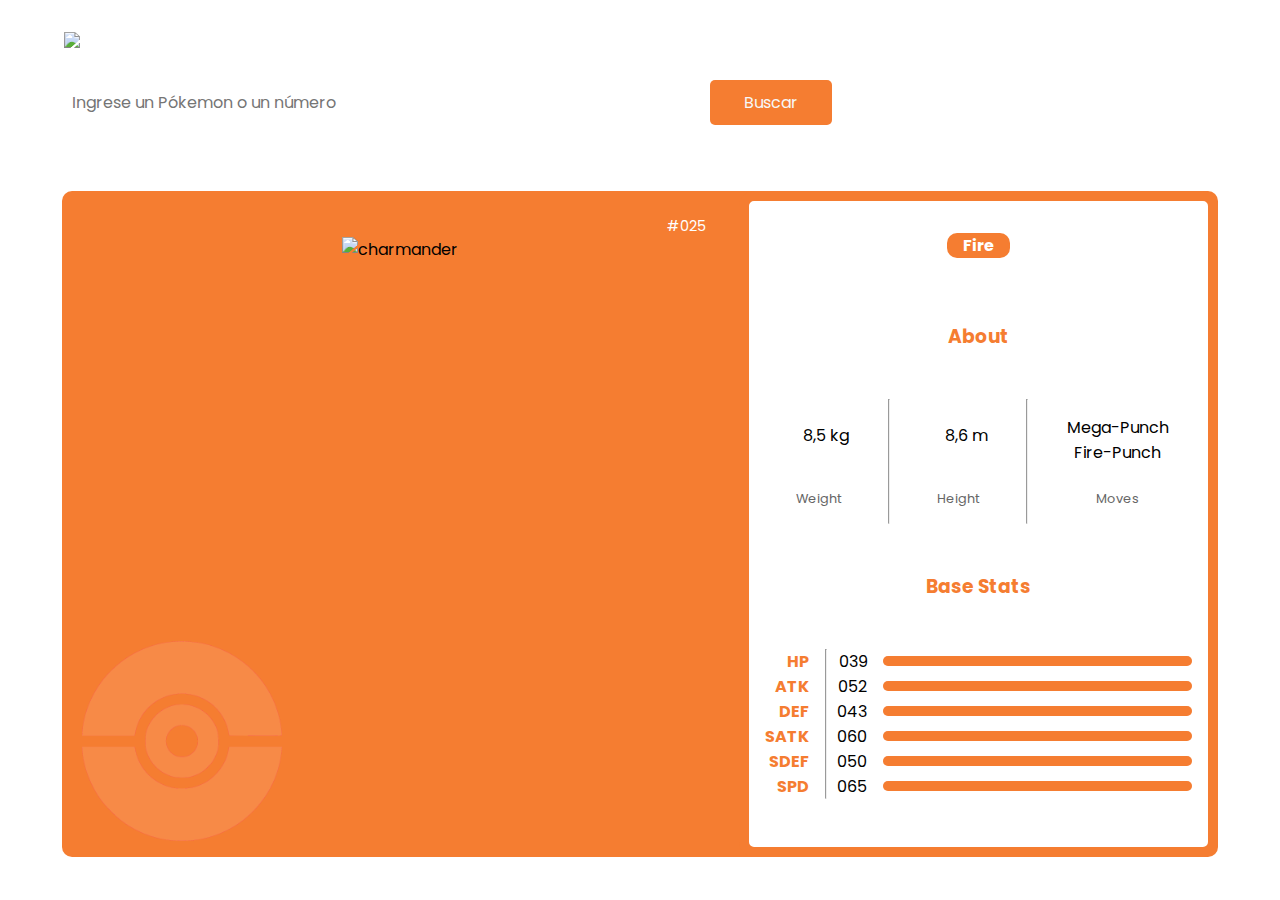
==== index.html @ 4605949c "Add files via upload" ====
<!DOCTYPE html>
<html lang="en">

<head>
    <meta charset="UTF-8">
    <meta http-equiv="X-UA-Compatible" content="IE=edge">
    <meta name="viewport" content="width=device-width, initial-scale=1.0">
    <link rel="preconnect" href="https://fonts.googleapis.com">
    <link rel="preconnect" href="https://fonts.gstatic.com" crossorigin>
    <link href="https://fonts.googleapis.com/css2?family=Poppins:wght@100;200;300;400;500;600;700;800;900&display=swap"
        rel="stylesheet">
    <link rel="stylesheet" href="./styles.css">
    <link rel="shortcut icon" href="./assets/favicon.ico" type="image/x-icon">
    <title>Pokedex</title>
</head>

<body id="body">
    <div class="container">
        <div class="header-container">
            <div class="header">
                <div class="logo">
                    <img class="logo-img1" src="/images/logo pokemon.png">
                    <h1></h1>
                </div>
            </div>
            <div class="form">
                <input placeholder="Ingrese un Pókemon o un número" id="pokemon">
                <button onClick="getData()" id="button">Buscar</button>
            </div>
            <p id="err" class="err"></p>
        </div>
        <div class="card" id="card">
            <div class="card-header">
                <div class="title">
                    <h2 class="name" id="name"></h2>
                    <span class="number" id="number">#025</span>
                </div>
                <img src="./assets/pokeball.jpg" class="pokeball" alt="pokeball">
                <div class="image">
                    <img src="https://raw.githubusercontent.com/PokeAPI/sprites/master/sprites/pokemon/4.png"
                        alt="charmander" class="pokeimg" id="img">
                    <br>
                </div>
            </div>
            <div class="card-body">
                <div class="types" id="types">
                    <p class="type">Fire</p>
                </div>
                <h3 class="text-color">About</h3>
                <div class="card-info">
                    <div class="info-item">
                        <p class="info-text"><i class="fa-solid fa-weight-scale icon"></i> <span id="weight">8,5
                                kg</span></p>
                        <p class="info-title">Weight</p>
                    </div>
                    <hr>
                    <div class="info-item">
                        <p class="info-text"><i class="fa-solid fa-ruler-vertical icon"></i> <span id="height">8,6
                                m</span></p>
                        <p class="info-title">Height</p>
                    </div>
                    <hr>
                    <div class="info-item">
                        <ul class="list-moves" id="moves">
                            <li class="move">Mega-Punch</li>
                            <li class="move">Fire-Punch</li>
                        </ul>
                        <p class="info-title">Moves</p>
                    </div>
                </div>
                <h3 class="text-color">Base Stats</h3>
                <div class="card-stats">
                    <ul class="title-stats">
                        <li class="title-stat">HP</li>
                        <li class="title-stat">ATK</li>
                        <li class="title-stat">DEF</li>
                        <li class="title-stat">SATK</li>
                        <li class="title-stat">SDEF</li>
                        <li class="title-stat">SPD</li>
                    </ul>
                    <hr>
                    <ul class="list-stats">
                        <li class="stat">
                            <span class="progress" id="hp">039</span>
                            <div class="stat-bar">
                                <span class="bar"></span>
                            </div>
                        </li>
                        <li class="stat">
                            <span class="progress" id="atk">052</span>
                            <div class="stat-bar">
                                <span class="bar"></span>
                            </div>
                        </li>
                        <li class="stat">
                            <span class="progress" id="def">043</span>
                            <div class="stat-bar">
                                <span class="bar"></span>
                            </div>
                        </li>
                        <li class="stat">
                            <span class="progress" id="satk">060</span>
                            <div class="stat-bar">
                                <span class="bar"></span>
                            </div>
                        </li>
                        <li class="stat">
                            <span class="progress" id="sdef">050</span>
                            <div class="stat-bar">
                                <span class="bar"></span>
                            </div>
                        </li>
                        <li class="stat">
                            <span class="progress" id="spd">065</span>
                            <div class="stat-bar">
                                <span class="bar"></span>
                            </div>
                        </li>
                    </ul>
                </div>
            </div>
        </div>
    </div>
    <script src="./app.js"></script>
    <script src="https://kit.fontawesome.com/c1cc1b3540.js" crossorigin="anonymous"></script>
</body>

</html>
---- styles.css ----
:root {
    --pokecolor-rock: #B69E31;
    --pokecolor-rock-light: #F0EFEF;
    --pokecolor-rock-filter: invert(83%) sepia(34%) saturate(402%) hue-rotate(7deg) brightness(86%) contrast(84%);


    --pokecolor-ghost: #70559B;
    --pokecolor-ghost-light: #e2ddeb;
    --pokecolor-ghost-filter: invert(46%) sepia(12%) saturate(1498%) hue-rotate(221deg) brightness(91%) contrast(89%);


    --pokecolor-steel: #B7B9D0;
    --pokecolor-steel-light: #f1f1f6;
    --pokecolor-steel-filter: invert(89%) sepia(13%) saturate(541%) hue-rotate(199deg) brightness(84%) contrast(99%);

    --pokecolor-water: #6493EB;
    --pokecolor-water-light: #e3ebfb;
    --pokecolor-water-filter: invert(63%) sepia(10%) saturate(4996%) hue-rotate(193deg) brightness(99%) contrast(88%);

    --pokecolor-grass: #74CB48;
    --pokecolor-grass-light: #e3f5da;
    --pokecolor-grass-filter: invert(100%) sepia(26%) saturate(5769%) hue-rotate(38deg) brightness(102%) contrast(63%);

    --pokecolor-psychic: #FB5584;
    --pokecolor-psychic-light: #fedde6;
    --pokecolor-psychic-filter: invert(57%) sepia(74%) saturate(1808%) hue-rotate(305deg) brightness(99%) contrast(99%);

    --pokecolor-ice: #9AD6DF;
    --pokecolor-ice-light: #e6f7f9;
    --pokecolor-ice-filter: invert(84%) sepia(30%) saturate(396%) hue-rotate(160deg) brightness(96%) contrast(95%);

    --pokecolor-dark: #75574C;
    --pokecolor-dark-light: #e2dcd7;
    --pokecolor-dark-filter: invert(41%) sepia(8%) saturate(891%) hue-rotate(332deg) brightness(94%) contrast(83%);

    --pokecolor-fairy: #E69EAC;
    --pokecolor-fairy-light: #f0e6f0;
    --pokecolor-fairy-filter: invert(79%) sepia(32%) saturate(344%) hue-rotate(278deg) brightness(97%) contrast(85%);

    --pokecolor-normal: #AAA67F;
    --pokecolor-normal-light: #f1f1f6;
    --pokecolor-normal-filter: invert(70%) sepia(24%) saturate(297%) hue-rotate(16deg) brightness(95%) contrast(89%);

    --pokecolor-fighting: #C12239;
    --pokecolor-fighting-light: #f1d9d9;
    --pokecolor-fighting-filter: invert(57%) sepia(60%) saturate(4995%) hue-rotate(320deg) brightness(76%) contrast(88%);

    --pokecolor-flying: #A891EC;
    --pokecolor-flying-light: #e6e6f0;
    --pokecolor-flying-filter: invert(79%) sepia(3%) saturate(3292%) hue-rotate(212deg) brightness(94%) contrast(89%);

    --pokecolor-poison: #A43E9E;
    --pokecolor-poison-light: #e6d9e6;
    --pokecolor-poison-filter: invert(49%) sepia(12%) saturate(2735%) hue-rotate(251deg) brightness(82%) contrast(84%);

    --pokecolor-ground: #DEC16B;
    --pokecolor-ground-light: #f1e6d9;
    --pokecolor-ground-filter: invert(74%) sepia(17%) saturate(1019%) hue-rotate(12deg) brightness(86%) contrast(82%);

    --pokecolor-bug: #A7B723;
    --pokecolor-bug-light: #edf1d3;
    --pokecolor-bug-filter: invert(81%) sepia(63%) saturate(479%) hue-rotate(13deg) brightness(83%) contrast(89%);


    --pokecolor-fire: #F57D31;
    --pokecolor-fire-light: #FDE5D6;
    --pokecolor-fire-filter: invert(82%) sepia(28%) saturate(7493%) hue-rotate(329deg) brightness(101%) contrast(94%);

    --pokecolor-electric: #F9CF30;
    --pokecolor-electric-light: #fef5d6;
    --pokecolor-electric-filter: invert(78%) sepia(99%) saturate(389%) hue-rotate(335deg) brightness(102%) contrast(96%);

    --pokecolor-dragon: #7037FF;
    --pokecolor-dragon-light: #e6d9e6;
    --pokecolor-dragon-filter: invert(48%) sepia(43%) saturate(5462%) hue-rotate(232deg) brightness(95%) contrast(94%);

    
    

    --main-color: #F57D31;
    --main-color-light: #FDE5D6;
    --main-filter: invert(82%) sepia(28%) saturate(7493%) hue-rotate(329deg) brightness(101%) contrast(94%);

    --dark-gray: #212121;
    --medium-gray: #666666;
    --light-gray: #E0E0E0;
    --white: #FFFFFF;
    --background: #F7F7F7;

    --poppins: 'Poppins', sans-serif;
}

* {
    margin: 0;
    padding: 0;
}

li {
    list-style: none;
}

body {
    font-family: var(--poppins);
    font-size: 1rem;
    /*(he no mms alba borra esto y ve la magia) background-color: var(--main-color-light);*/
    background: url("/images/wallpaperbetter.com_1920x1080.jpg") no-repeat center top;
    background-size: cover;
    height: 490px;
    background-attachment: fixed;
    background-position-x:center;
    background-position-y:center;
    transition: .3s ease-in-out;
}

hr {
    background-color: var(--light-gray);
}

input {
    border: none;
    border-radius: 5px;
    padding: 0.5rem;
    font-size: 1rem;
    font-family: var(--poppins);
    background-color: var(--white);
    color: var(--main-color);
    margin: 2rem .5rem 1rem 1rem;
    outline: none;
    width: 100%;
    
}

button {
    border: 2px transparent solid;
    border-radius: 5px;
    padding: 0.5rem 2rem;
    font-size: 1rem;
    font-family: var(--poppins);
    background-color: var(--main-color);
    color: var(--background);
    margin: 2rem 1rem 1rem .5rem;
    outline: none;
    cursor: pointer;
    transition: 0.1s ease-in-out;
    
}

button:hover {
    background-color: var(--white);
    color: var(--main-color);
}

.header {
    margin: .8rem 0 0 1rem;
}

.logo {
    display: flex;
}

.logo-img {
    width: 100px;
    margin-right: 1rem;
}

.logo-img1 {
    width: 280px;
    margin-right: 1rem;
}

.progress {
    text-align: end;
    min-width: 40px;
}

.err {
    color: var(--pokecolor-fighting);
    font-size: 0.8rem;
    margin-left: 2rem;
    min-height: 1.1rem;
}

.ghost {
    --main-color: var(--pokecolor-ghost);
    --main-color-light:var(--pokecolor-ghost-light);
    --main-filter: var(--pokecolor-ghost-filter);
}

.rock {
    --main-color: var(--pokecolor-rock);
    --main-color-light:var(--pokecolor-rock-light);
    --main-filter: var(--pokecolor-rock-filter);
}

.electric {
    --main-color: var(--pokecolor-electric);
    --main-color-light:var(--pokecolor-electric-light);
    --main-filter: var(--pokecolor-electric-filter);
}

.steel {
    --main-color: var(--pokecolor-steel);
    --main-color-light:var(--pokecolor-steel-light);
    --main-filter: var(--pokecolor-steel-filter);
}

.ground {
    --main-color: var(--pokecolor-ground);
    --main-color-light:var(--pokecolor-ground-light);
    --main-filter: var(--pokecolor-ground-filter);
}

.bug {
    --main-color: var(--pokecolor-bug);
    --main-color-light:var(--pokecolor-bug-light);
    --main-filter: var(--pokecolor-bug-filter);
}

.psychic {
    --main-color: var(--pokecolor-psychic);
    --main-color-light:var(--pokecolor-psychic-light);
    --main-filter: var(--pokecolor-psychic-filter);
}

.poison {
    --main-color: var(--pokecolor-poison);
    --main-color-light:var(--pokecolor-poison-light);
    --main-filter: var(--pokecolor-poison-filter);
}

.water {
    --main-color: var(--pokecolor-water);
    --main-color-light:var(--pokecolor-water-light);
    --main-filter: var(--pokecolor-water-filter);
}

.ice {
    --main-color: var(--pokecolor-ice);
    --main-color-light:var(--pokecolor-ice-light);
    --main-filter: var(--pokecolor-ice-filter);
}

.dragon {
    --main-color: var(--pokecolor-dragon);
    --main-color-light:var(--pokecolor-dragon-light);
    --main-filter: var(--pokecolor-dragon-filter);
}

.fire {
    --main-color: var(--pokecolor-fire);
    --main-color-light:var(--pokecolor-fire-light);
    --main-filter: var(--pokecolor-fire-filter);
}

.fighting {
    --main-color: var(--pokecolor-fighting);
    --main-color-light:var(--pokecolor-fighting-light);
    --main-filter: var(--pokecolor-fighting-filter);
}

.flying {
    --main-color: var(--pokecolor-flying);
    --main-color-light:var(--pokecolor-flying-light);
    --main-filter: var(--pokecolor-flying-filter);
}

.grass {
    --main-color: var(--pokecolor-grass);
    --main-color-light:var(--pokecolor-grass-light);
    --main-filter: var(--pokecolor-grass-filter);
}

.dark {
    --main-color: var(--pokecolor-dark);
    --main-color-light:var(--pokecolor-dark-light);
    --main-filter: var(--pokecolor-dark-filter);
}

.normal {
    --main-color: var(--pokecolor-normal);
    --main-color-light:var(--pokecolor-normal-light);
    --main-filter: var(--pokecolor-normal-filter);
}

.fairy {
    --main-color: var(--pokecolor-fairy);
    --main-color-light:var(--pokecolor-fairy-light);
    --main-filter: var(--pokecolor-fairy-filter);
}

.container {
    width: 95%;
    justify-content: center;
    max-width: 800px;
    margin: 0 auto;
}

.form {
    display: flex;
    justify-content: center;
}

.pokeball {
    position: absolute;
    top: 30px;
    right: 20px;
    width: 200px;
    filter: var(--main-filter);
}

.card {
    max-width: 500px;
    margin: .5rem auto;
    background-color: var(--main-color);
    border-radius: 10px;
    position: relative;
}

.card-header {
    padding: 1rem 2rem;
    height: 200px;
    display: flex;
    flex-direction: column;
}

.title {
    display: flex;
    justify-content: space-between;
    align-items: flex-start;
}

.image {
    z-index: 1;
    text-align: center;
}

.pokeimg {
    height: 210px;
}

.name {
    font-size: 1.5rem;
    letter-spacing: 1px;
    color: var(--white);
    z-index: 1;
}

.number {
    color: var(--white);
    z-index: 1;
    font-size: .9rem;
    margin-top: .6rem;
}

.types {
    display: flex;
    align-items: center;
    justify-content: center;
    margin-top: 2rem;
}

.type {
    margin: 0 .2rem;
    margin-bottom: 1rem;
    border-radius: 10px;
    padding: 0 1rem;
    background-color: var(--main-color);
    color: var(--white);
    font-size: 1rem;
    font-weight: 700;
}

.card-body {
    background-color: var(--white);
    border-radius: 15px;
    border: var(--main-color) 10px solid;
}

.text-color {
    text-align: center;
    color: var(--main-color);
}

.card-info {
    display: flex;
    justify-content: center;
    min-height: 125px;
    margin-bottom: 1rem;
}

.info-item {
    padding: 1rem;
    display: flex;
    flex-direction: column;
    justify-content: space-between;
    align-items: center;
}

.info-title {
    font-size: .8rem;
    color: var(--medium-gray);
}

.list-moves {
    text-align: center;
}

.icon {
    margin: 0 .5rem;
    font-size: 1.5rem;
    color: var(--main-color);
}

.card-stats {
    display: flex;
    padding: 0;
    margin-bottom: 1rem;
}

.title-stats {
    text-align: end;
    margin: 0 1rem;
}

.title-stat {
    color: var(--main-color);
    font-weight: 700;
}

.list-stats {
    margin: 0 1rem 0 0;
    width: 100%;
}

.stat {
    display: flex;
    width: 100%;
    justify-content: space-around;
    align-items: center;
}

.stat-bar {
    width: 100%;
    height: 10px;
    background-color: var(--main-color-light);
    border-radius: 10px;
    margin-left: 1rem;
}

.bar {
    display: block;
    border-radius: 10px;
    height: 10px;
    background-color: var(--main-color);
}

@media screen and (max-width: 477px) {

    .card-info {
        display: block;
    }

    .card-info hr {
        display: none;
    }
    
    .form {
        flex-direction: column;  
        width: 90%; 
        margin: 0 auto;
    }

    input {
        padding: .5rem 0;
        margin: 2rem 0 1rem 0;
    }

    button {
        margin: 1rem 0;
    }
}



@media screen and (min-width: 1200px) {
    .header-container {
        max-width: 800px;
        margin: 2rem 1rem;
    }

    .container {
        max-width: 1440px;
        padding: 0;
    }

    .card {
        max-width: 95%;
        display: flex;
        justify-content: space-between;
    }

    .card-header {
        padding: 1rem 2rem;
        width: 800px;
        height: 200px;
        display: flex;
        flex-direction: column;
    }

    .card-body {
        padding: 2rem 0;
        width: 600px;
    }
    
    .title {
        display: flex;
        justify-content: space-between;
        align-items: flex-start;
    }
    
    .image {
        z-index: 1;
        text-align: center;
    }
    
    .pokeimg {
        height: 500px;
    }

    .card-info {
        width: 100%;
        justify-content: space-evenly;
    }

    .pokeball {
        top: 450px;
        left: 20px;
    }

    .text-color {
        margin: 3rem 0;
    }

    .types {
        margin-top: 0;
    }
}
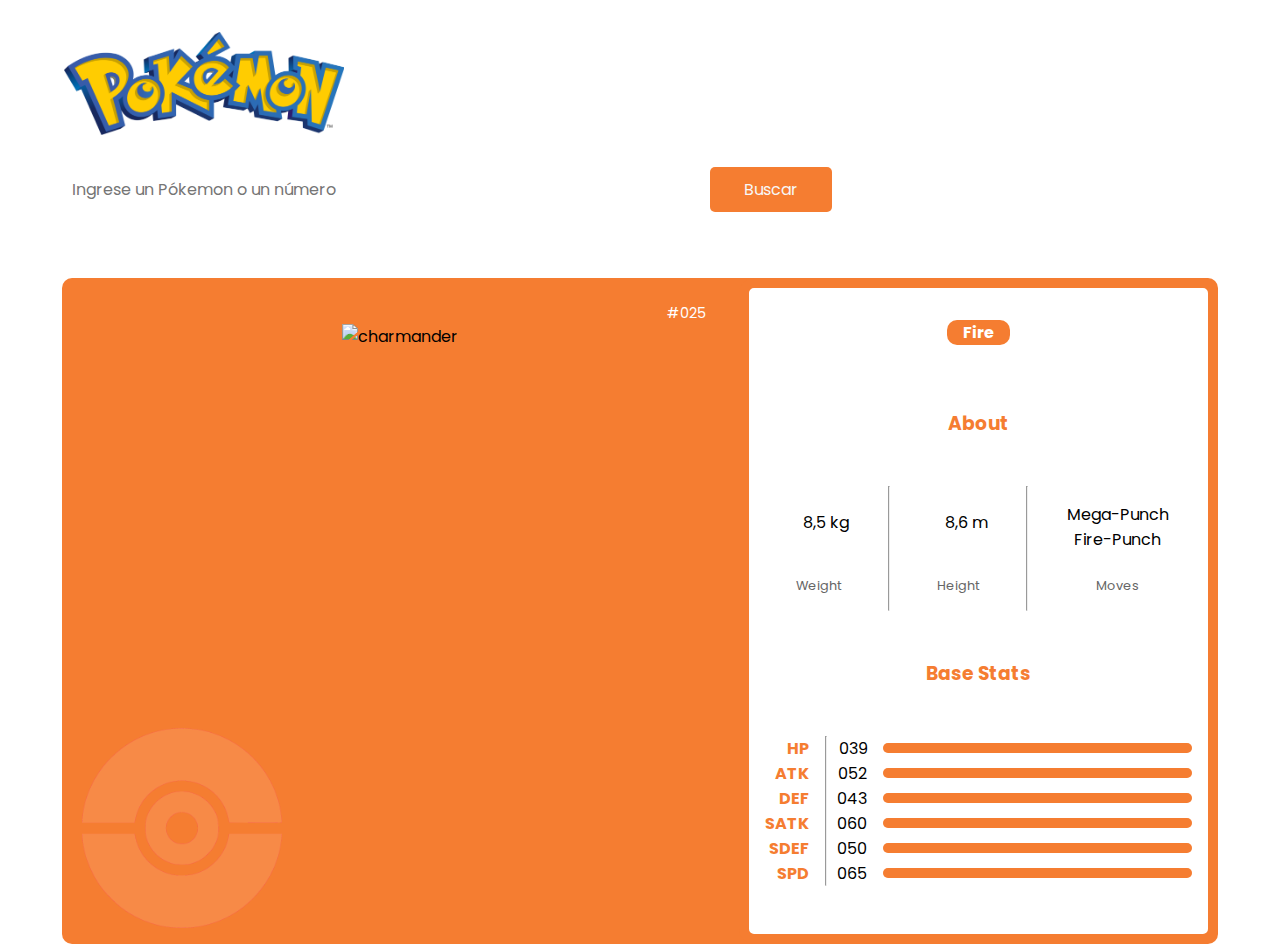
==== commit a7b961ba: "Update HTML" ====
--- a/index.html
+++ b/index.html
@@ -9,8 +9,8 @@
     <link rel="preconnect" href="https://fonts.gstatic.com" crossorigin>
     <link href="https://fonts.googleapis.com/css2?family=Poppins:wght@100;200;300;400;500;600;700;800;900&display=swap"
         rel="stylesheet">
-    <link rel="stylesheet" href="./styles.css">
-    <link rel="shortcut icon" href="./assets/favicon.ico" type="image/x-icon">
+    <link rel="stylesheet" href="./CSS/styles.css">
+    <link rel="shortcut icon" href="./IMAGES/pokeball.ico" type="image/x-icon">
     <title>Pokedex</title>
 </head>
 
@@ -19,7 +19,7 @@
         <div class="header-container">
             <div class="header">
                 <div class="logo">
-                    <img class="logo-img1" src="/images/logo pokemon.png">
+                    <img class="logo-img1" src="./IMAGES/logo pokemon.png">
                     <h1></h1>
                 </div>
             </div>
@@ -35,7 +35,7 @@
                     <h2 class="name" id="name"></h2>
                     <span class="number" id="number">#025</span>
                 </div>
-                <img src="./assets/pokeball.jpg" class="pokeball" alt="pokeball">
+                <img src="./IMAGES/pokeball.jpg" class="pokeball" alt="pokeball">
                 <div class="image">
                     <img src="https://raw.githubusercontent.com/PokeAPI/sprites/master/sprites/pokemon/4.png"
                         alt="charmander" class="pokeimg" id="img">
@@ -121,7 +121,7 @@
             </div>
         </div>
     </div>
-    <script src="./app.js"></script>
+    <script src="./JS/app.js"></script>
     <script src="https://kit.fontawesome.com/c1cc1b3540.js" crossorigin="anonymous"></script>
 </body>
 
--- a/CSS/styles.css
+++ b/CSS/styles.css
@@ -0,0 +1,547 @@
+:root {
+    --pokecolor-rock: #B69E31;
+    --pokecolor-rock-light: #F0EFEF;
+    --pokecolor-rock-filter: invert(83%) sepia(34%) saturate(402%) hue-rotate(7deg) brightness(86%) contrast(84%);
+
+
+    --pokecolor-ghost: #70559B;
+    --pokecolor-ghost-light: #e2ddeb;
+    --pokecolor-ghost-filter: invert(46%) sepia(12%) saturate(1498%) hue-rotate(221deg) brightness(91%) contrast(89%);
+
+
+    --pokecolor-steel: #B7B9D0;
+    --pokecolor-steel-light: #f1f1f6;
+    --pokecolor-steel-filter: invert(89%) sepia(13%) saturate(541%) hue-rotate(199deg) brightness(84%) contrast(99%);
+
+    --pokecolor-water: #6493EB;
+    --pokecolor-water-light: #e3ebfb;
+    --pokecolor-water-filter: invert(63%) sepia(10%) saturate(4996%) hue-rotate(193deg) brightness(99%) contrast(88%);
+
+    --pokecolor-grass: #74CB48;
+    --pokecolor-grass-light: #e3f5da;
+    --pokecolor-grass-filter: invert(100%) sepia(26%) saturate(5769%) hue-rotate(38deg) brightness(102%) contrast(63%);
+
+    --pokecolor-psychic: #FB5584;
+    --pokecolor-psychic-light: #fedde6;
+    --pokecolor-psychic-filter: invert(57%) sepia(74%) saturate(1808%) hue-rotate(305deg) brightness(99%) contrast(99%);
+
+    --pokecolor-ice: #9AD6DF;
+    --pokecolor-ice-light: #e6f7f9;
+    --pokecolor-ice-filter: invert(84%) sepia(30%) saturate(396%) hue-rotate(160deg) brightness(96%) contrast(95%);
+
+    --pokecolor-dark: #75574C;
+    --pokecolor-dark-light: #e2dcd7;
+    --pokecolor-dark-filter: invert(41%) sepia(8%) saturate(891%) hue-rotate(332deg) brightness(94%) contrast(83%);
+
+    --pokecolor-fairy: #E69EAC;
+    --pokecolor-fairy-light: #f0e6f0;
+    --pokecolor-fairy-filter: invert(79%) sepia(32%) saturate(344%) hue-rotate(278deg) brightness(97%) contrast(85%);
+
+    --pokecolor-normal: #AAA67F;
+    --pokecolor-normal-light: #f1f1f6;
+    --pokecolor-normal-filter: invert(70%) sepia(24%) saturate(297%) hue-rotate(16deg) brightness(95%) contrast(89%);
+
+    --pokecolor-fighting: #C12239;
+    --pokecolor-fighting-light: #f1d9d9;
+    --pokecolor-fighting-filter: invert(57%) sepia(60%) saturate(4995%) hue-rotate(320deg) brightness(76%) contrast(88%);
+
+    --pokecolor-flying: #A891EC;
+    --pokecolor-flying-light: #e6e6f0;
+    --pokecolor-flying-filter: invert(79%) sepia(3%) saturate(3292%) hue-rotate(212deg) brightness(94%) contrast(89%);
+
+    --pokecolor-poison: #A43E9E;
+    --pokecolor-poison-light: #e6d9e6;
+    --pokecolor-poison-filter: invert(49%) sepia(12%) saturate(2735%) hue-rotate(251deg) brightness(82%) contrast(84%);
+
+    --pokecolor-ground: #DEC16B;
+    --pokecolor-ground-light: #f1e6d9;
+    --pokecolor-ground-filter: invert(74%) sepia(17%) saturate(1019%) hue-rotate(12deg) brightness(86%) contrast(82%);
+
+    --pokecolor-bug: #A7B723;
+    --pokecolor-bug-light: #edf1d3;
+    --pokecolor-bug-filter: invert(81%) sepia(63%) saturate(479%) hue-rotate(13deg) brightness(83%) contrast(89%);
+
+
+    --pokecolor-fire: #F57D31;
+    --pokecolor-fire-light: #FDE5D6;
+    --pokecolor-fire-filter: invert(82%) sepia(28%) saturate(7493%) hue-rotate(329deg) brightness(101%) contrast(94%);
+
+    --pokecolor-electric: #F9CF30;
+    --pokecolor-electric-light: #fef5d6;
+    --pokecolor-electric-filter: invert(78%) sepia(99%) saturate(389%) hue-rotate(335deg) brightness(102%) contrast(96%);
+
+    --pokecolor-dragon: #7037FF;
+    --pokecolor-dragon-light: #e6d9e6;
+    --pokecolor-dragon-filter: invert(48%) sepia(43%) saturate(5462%) hue-rotate(232deg) brightness(95%) contrast(94%);
+
+    
+    
+
+    --main-color: #F57D31;
+    --main-color-light: #FDE5D6;
+    --main-filter: invert(82%) sepia(28%) saturate(7493%) hue-rotate(329deg) brightness(101%) contrast(94%);
+
+    --dark-gray: #212121;
+    --medium-gray: #666666;
+    --light-gray: #E0E0E0;
+    --white: #FFFFFF;
+    --background: #F7F7F7;
+
+    --poppins: 'Poppins', sans-serif;
+}
+
+* {
+    margin: 0;
+    padding: 0;
+}
+
+li {
+    list-style: none;
+}
+
+body {
+    font-family: var(--poppins);
+    font-size: 1rem;
+    /*(he no mms alba borra esto y ve la magia) background-color: var(--main-color-light);*/
+    background: url("/images/wallpaperbetter.com_1920x1080.jpg") no-repeat center top;
+    background-size: cover;
+    height: 490px;
+    background-attachment: fixed;
+    background-position-x:center;
+    background-position-y:center;
+    transition: .3s ease-in-out;
+}
+
+hr {
+    background-color: var(--light-gray);
+}
+
+input {
+    border: none;
+    border-radius: 5px;
+    padding: 0.5rem;
+    font-size: 1rem;
+    font-family: var(--poppins);
+    background-color: var(--white);
+    color: var(--main-color);
+    margin: 2rem .5rem 1rem 1rem;
+    outline: none;
+    width: 100%;
+    
+}
+
+button {
+    border: 2px transparent solid;
+    border-radius: 5px;
+    padding: 0.5rem 2rem;
+    font-size: 1rem;
+    font-family: var(--poppins);
+    background-color: var(--main-color);
+    color: var(--background);
+    margin: 2rem 1rem 1rem .5rem;
+    outline: none;
+    cursor: pointer;
+    transition: 0.1s ease-in-out;
+    
+}
+
+button:hover {
+    background-color: var(--white);
+    color: var(--main-color);
+}
+
+.header {
+    margin: .8rem 0 0 1rem;
+}
+
+.logo {
+    display: flex;
+}
+
+.logo-img {
+    width: 100px;
+    margin-right: 1rem;
+}
+
+.logo-img1 {
+    width: 280px;
+    margin-right: 1rem;
+}
+
+.progress {
+    text-align: end;
+    min-width: 40px;
+}
+
+.err {
+    color: var(--pokecolor-fighting);
+    font-size: 0.8rem;
+    margin-left: 2rem;
+    min-height: 1.1rem;
+}
+
+.ghost {
+    --main-color: var(--pokecolor-ghost);
+    --main-color-light:var(--pokecolor-ghost-light);
+    --main-filter: var(--pokecolor-ghost-filter);
+}
+
+.rock {
+    --main-color: var(--pokecolor-rock);
+    --main-color-light:var(--pokecolor-rock-light);
+    --main-filter: var(--pokecolor-rock-filter);
+}
+
+.electric {
+    --main-color: var(--pokecolor-electric);
+    --main-color-light:var(--pokecolor-electric-light);
+    --main-filter: var(--pokecolor-electric-filter);
+}
+
+.steel {
+    --main-color: var(--pokecolor-steel);
+    --main-color-light:var(--pokecolor-steel-light);
+    --main-filter: var(--pokecolor-steel-filter);
+}
+
+.ground {
+    --main-color: var(--pokecolor-ground);
+    --main-color-light:var(--pokecolor-ground-light);
+    --main-filter: var(--pokecolor-ground-filter);
+}
+
+.bug {
+    --main-color: var(--pokecolor-bug);
+    --main-color-light:var(--pokecolor-bug-light);
+    --main-filter: var(--pokecolor-bug-filter);
+}
+
+.psychic {
+    --main-color: var(--pokecolor-psychic);
+    --main-color-light:var(--pokecolor-psychic-light);
+    --main-filter: var(--pokecolor-psychic-filter);
+}
+
+.poison {
+    --main-color: var(--pokecolor-poison);
+    --main-color-light:var(--pokecolor-poison-light);
+    --main-filter: var(--pokecolor-poison-filter);
+}
+
+.water {
+    --main-color: var(--pokecolor-water);
+    --main-color-light:var(--pokecolor-water-light);
+    --main-filter: var(--pokecolor-water-filter);
+}
+
+.ice {
+    --main-color: var(--pokecolor-ice);
+    --main-color-light:var(--pokecolor-ice-light);
+    --main-filter: var(--pokecolor-ice-filter);
+}
+
+.dragon {
+    --main-color: var(--pokecolor-dragon);
+    --main-color-light:var(--pokecolor-dragon-light);
+    --main-filter: var(--pokecolor-dragon-filter);
+}
+
+.fire {
+    --main-color: var(--pokecolor-fire);
+    --main-color-light:var(--pokecolor-fire-light);
+    --main-filter: var(--pokecolor-fire-filter);
+}
+
+.fighting {
+    --main-color: var(--pokecolor-fighting);
+    --main-color-light:var(--pokecolor-fighting-light);
+    --main-filter: var(--pokecolor-fighting-filter);
+}
+
+.flying {
+    --main-color: var(--pokecolor-flying);
+    --main-color-light:var(--pokecolor-flying-light);
+    --main-filter: var(--pokecolor-flying-filter);
+}
+
+.grass {
+    --main-color: var(--pokecolor-grass);
+    --main-color-light:var(--pokecolor-grass-light);
+    --main-filter: var(--pokecolor-grass-filter);
+}
+
+.dark {
+    --main-color: var(--pokecolor-dark);
+    --main-color-light:var(--pokecolor-dark-light);
+    --main-filter: var(--pokecolor-dark-filter);
+}
+
+.normal {
+    --main-color: var(--pokecolor-normal);
+    --main-color-light:var(--pokecolor-normal-light);
+    --main-filter: var(--pokecolor-normal-filter);
+}
+
+.fairy {
+    --main-color: var(--pokecolor-fairy);
+    --main-color-light:var(--pokecolor-fairy-light);
+    --main-filter: var(--pokecolor-fairy-filter);
+}
+
+.container {
+    width: 95%;
+    justify-content: center;
+    max-width: 800px;
+    margin: 0 auto;
+}
+
+.form {
+    display: flex;
+    justify-content: center;
+}
+
+.pokeball {
+    position: absolute;
+    top: 30px;
+    right: 20px;
+    width: 200px;
+    filter: var(--main-filter);
+}
+
+.card {
+    max-width: 500px;
+    margin: .5rem auto;
+    background-color: var(--main-color);
+    border-radius: 10px;
+    position: relative;
+}
+
+.card-header {
+    padding: 1rem 2rem;
+    height: 200px;
+    display: flex;
+    flex-direction: column;
+}
+
+.title {
+    display: flex;
+    justify-content: space-between;
+    align-items: flex-start;
+}
+
+.image {
+    z-index: 1;
+    text-align: center;
+}
+
+.pokeimg {
+    height: 210px;
+}
+
+.name {
+    font-size: 1.5rem;
+    letter-spacing: 1px;
+    color: var(--white);
+    z-index: 1;
+}
+
+.number {
+    color: var(--white);
+    z-index: 1;
+    font-size: .9rem;
+    margin-top: .6rem;
+}
+
+.types {
+    display: flex;
+    align-items: center;
+    justify-content: center;
+    margin-top: 2rem;
+}
+
+.type {
+    margin: 0 .2rem;
+    margin-bottom: 1rem;
+    border-radius: 10px;
+    padding: 0 1rem;
+    background-color: var(--main-color);
+    color: var(--white);
+    font-size: 1rem;
+    font-weight: 700;
+}
+
+.card-body {
+    background-color: var(--white);
+    border-radius: 15px;
+    border: var(--main-color) 10px solid;
+}
+
+.text-color {
+    text-align: center;
+    color: var(--main-color);
+}
+
+.card-info {
+    display: flex;
+    justify-content: center;
+    min-height: 125px;
+    margin-bottom: 1rem;
+}
+
+.info-item {
+    padding: 1rem;
+    display: flex;
+    flex-direction: column;
+    justify-content: space-between;
+    align-items: center;
+}
+
+.info-title {
+    font-size: .8rem;
+    color: var(--medium-gray);
+}
+
+.list-moves {
+    text-align: center;
+}
+
+.icon {
+    margin: 0 .5rem;
+    font-size: 1.5rem;
+    color: var(--main-color);
+}
+
+.card-stats {
+    display: flex;
+    padding: 0;
+    margin-bottom: 1rem;
+}
+
+.title-stats {
+    text-align: end;
+    margin: 0 1rem;
+}
+
+.title-stat {
+    color: var(--main-color);
+    font-weight: 700;
+}
+
+.list-stats {
+    margin: 0 1rem 0 0;
+    width: 100%;
+}
+
+.stat {
+    display: flex;
+    width: 100%;
+    justify-content: space-around;
+    align-items: center;
+}
+
+.stat-bar {
+    width: 100%;
+    height: 10px;
+    background-color: var(--main-color-light);
+    border-radius: 10px;
+    margin-left: 1rem;
+}
+
+.bar {
+    display: block;
+    border-radius: 10px;
+    height: 10px;
+    background-color: var(--main-color);
+}
+
+@media screen and (max-width: 477px) {
+
+    .card-info {
+        display: block;
+    }
+
+    .card-info hr {
+        display: none;
+    }
+    
+    .form {
+        flex-direction: column;  
+        width: 90%; 
+        margin: 0 auto;
+    }
+
+    input {
+        padding: .5rem 0;
+        margin: 2rem 0 1rem 0;
+    }
+
+    button {
+        margin: 1rem 0;
+    }
+}
+
+
+
+@media screen and (min-width: 1200px) {
+    .header-container {
+        max-width: 800px;
+        margin: 2rem 1rem;
+    }
+
+    .container {
+        max-width: 1440px;
+        padding: 0;
+    }
+
+    .card {
+        max-width: 95%;
+        display: flex;
+        justify-content: space-between;
+    }
+
+    .card-header {
+        padding: 1rem 2rem;
+        width: 800px;
+        height: 200px;
+        display: flex;
+        flex-direction: column;
+    }
+
+    .card-body {
+        padding: 2rem 0;
+        width: 600px;
+    }
+    
+    .title {
+        display: flex;
+        justify-content: space-between;
+        align-items: flex-start;
+    }
+    
+    .image {
+        z-index: 1;
+        text-align: center;
+    }
+    
+    .pokeimg {
+        height: 500px;
+    }
+
+    .card-info {
+        width: 100%;
+        justify-content: space-evenly;
+    }
+
+    .pokeball {
+        top: 450px;
+        left: 20px;
+    }
+
+    .text-color {
+        margin: 3rem 0;
+    }
+
+    .types {
+        margin-top: 0;
+    }
+}